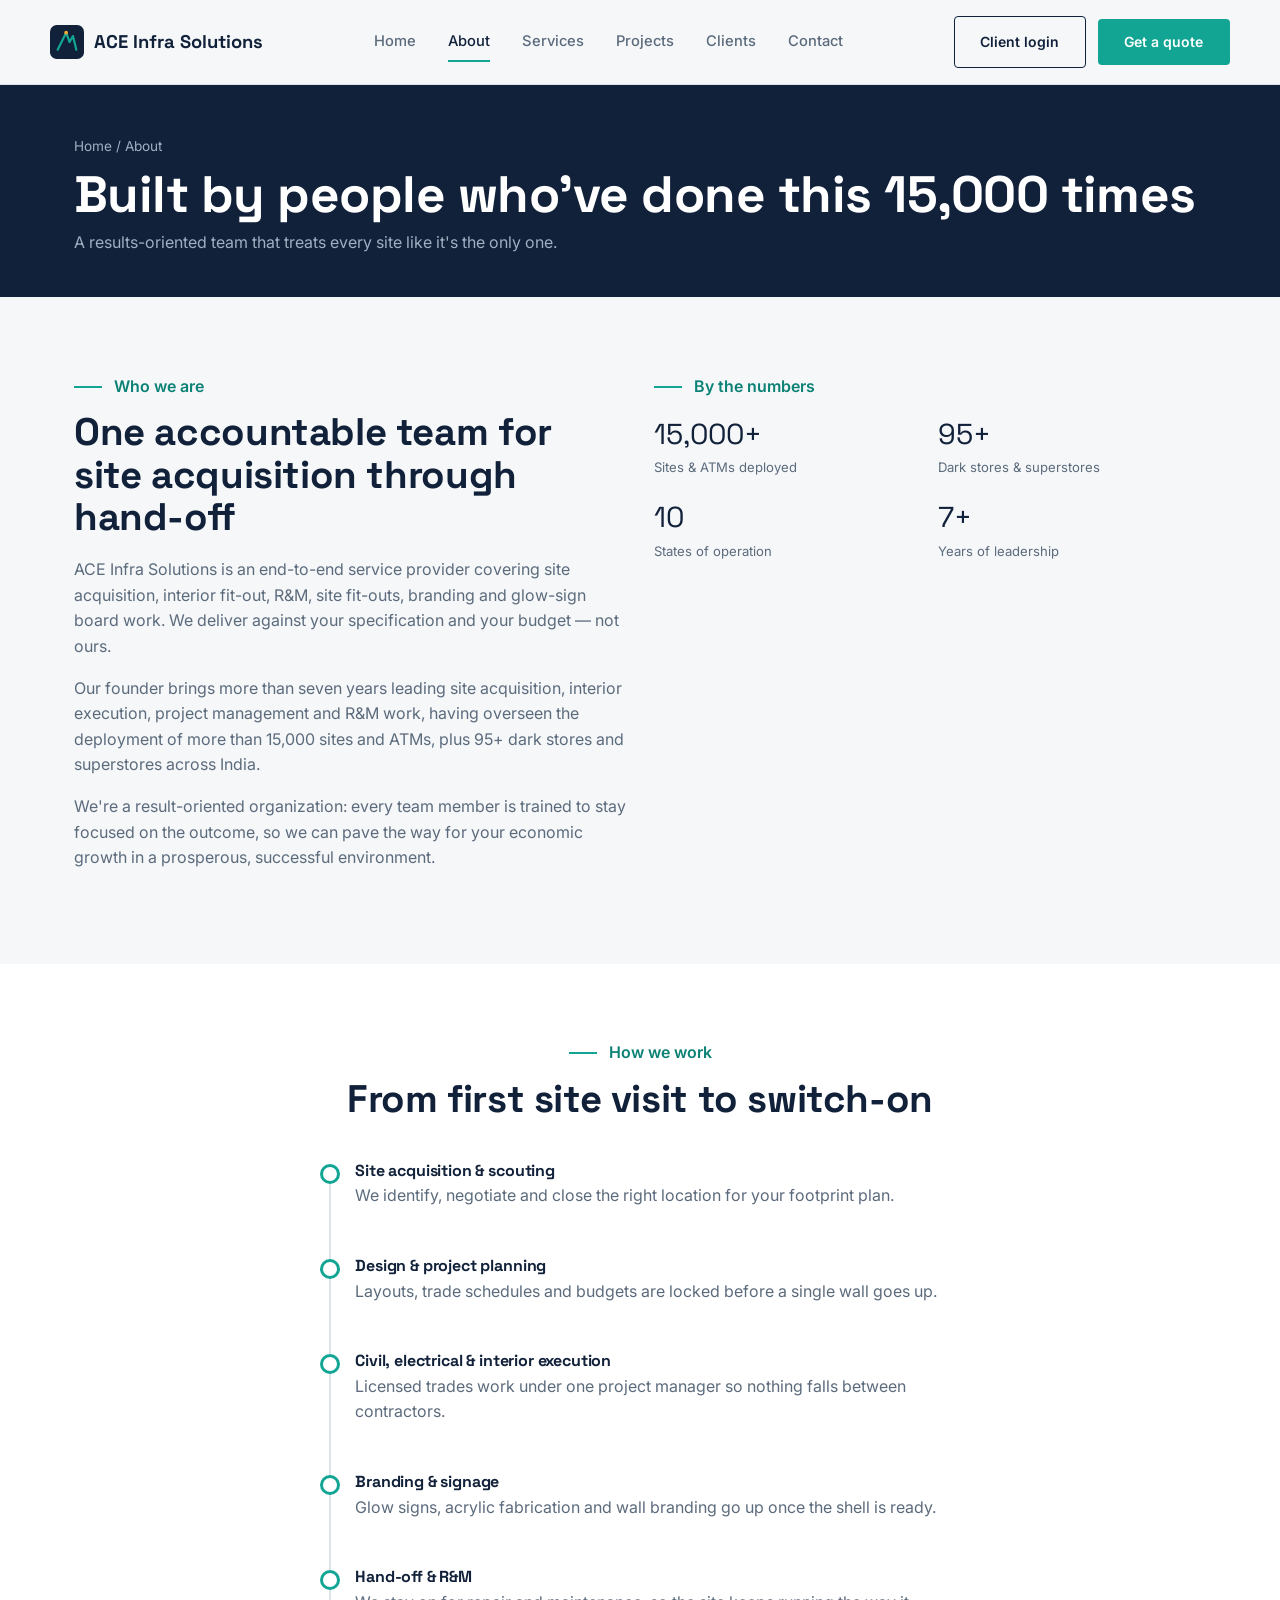
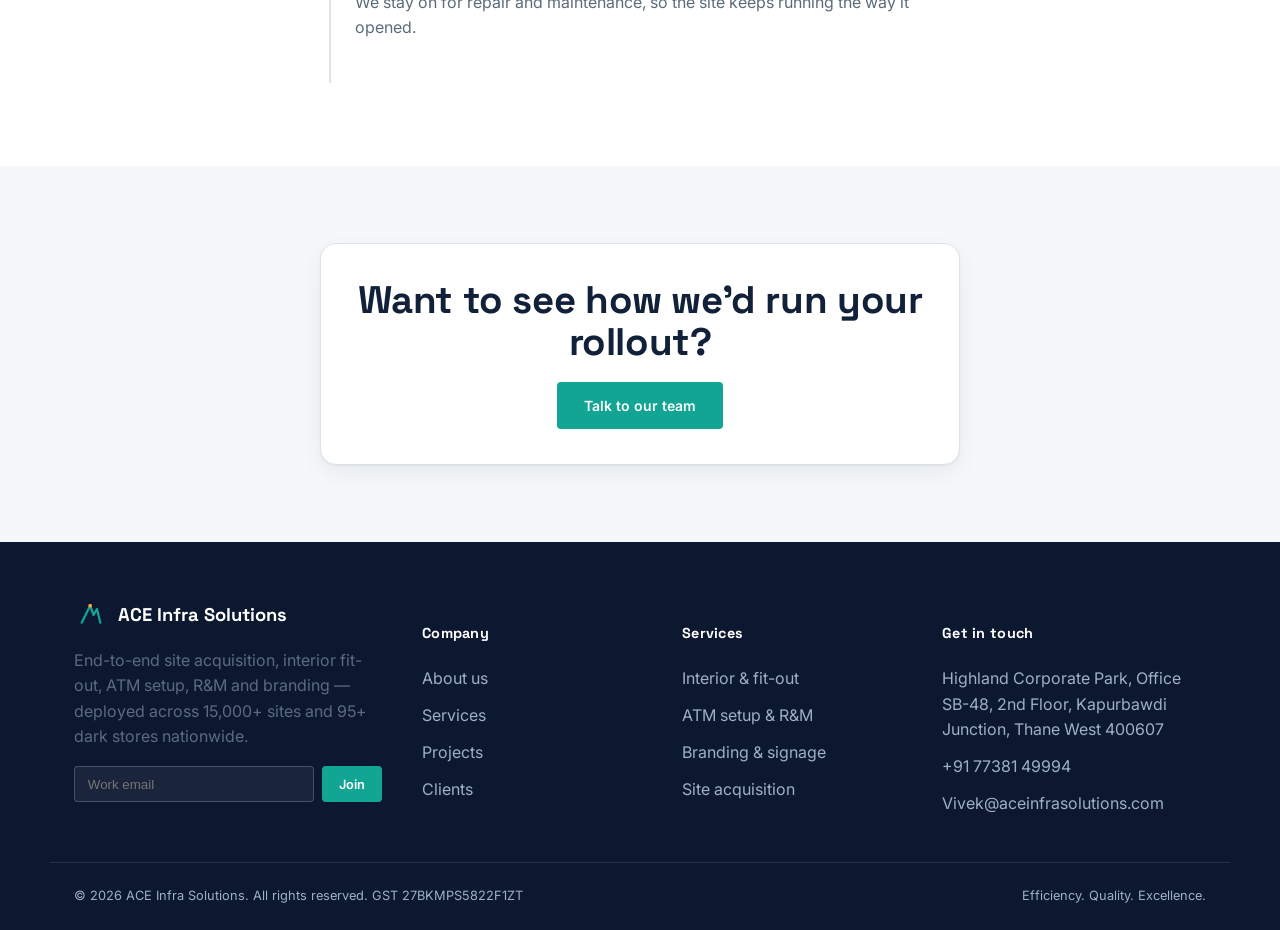
==== about.html @ e37da21c "first commit" ====
<!DOCTYPE html>
<html lang="en">
<head>
<meta charset="UTF-8">
<meta name="viewport" content="width=device-width, initial-scale=1">
<title>About Us — ACE Infra Solutions</title>
<meta name="description" content="7+ years deploying site infrastructure across India — 15,000+ sites, 95+ dark stores, one accountable team.">
<link rel="preconnect" href="https://fonts.googleapis.com">
<link href="https://fonts.googleapis.com/css2?family=Space+Grotesk:wght@500;600;700&family=Inter:wght@400;500;600;700&display=swap" rel="stylesheet">
<link rel="stylesheet" href="css/style.css">
</head>
<body>

<header class="site-header">
  <div class="container nav">
    <a href="index.html" class="brand">
      <svg class="mark" viewBox="0 0 40 40" fill="none"><rect width="40" height="40" rx="8" fill="#12213A"/><path d="M9 29L19 9L23 20L27 13L31 29" stroke="#12A594" stroke-width="2.6" stroke-linecap="round" stroke-linejoin="round"/><circle cx="19" cy="9" r="2.2" fill="#F2A93B"/></svg>
      ACE Infra Solutions
    </a>
    <nav class="nav-links" id="nav-links">
      <a href="index.html">Home</a>
      <a href="about.html" class="active">About</a>
      <a href="services.html">Services</a>
      <a href="projects.html">Projects</a>
      <a href="clients.html">Clients</a>
      <a href="contact.html">Contact</a>
    </nav>
    <div class="nav-cta">
      <a href="login.html" class="btn btn-outline" data-auth-link>Client login</a>
      <button class="btn btn-primary" data-open-modal="modal-quote">Get a quote</button>
      <button class="nav-toggle" id="nav-toggle" aria-label="Menu"><span></span><span></span><span></span></button>
    </div>
  </div>
</header>

<section class="page-head">
  <div class="container">
    <div class="crumb"><a href="index.html">Home</a> / About</div>
    <h1>Built by people who've done this 15,000 times</h1>
    <p>A results-oriented team that treats every site like it's the only one.</p>
  </div>
</section>

<section class="section">
  <div class="container grid grid-2">
    <div class="reveal">
      <div class="eyebrow-line">Who we are</div>
      <h2>One accountable team for site acquisition through hand-off</h2>
      <p>ACE Infra Solutions is an end-to-end service provider covering site acquisition, interior fit-out, R&amp;M, site fit-outs, branding and glow-sign board work. We deliver against your specification and your budget — not ours.</p>
      <p>Our founder brings more than seven years leading site acquisition, interior execution, project management and R&amp;M work, having overseen the deployment of more than 15,000 sites and ATMs, plus 95+ dark stores and superstores across India.</p>
      <p>We're a result-oriented organization: every team member is trained to stay focused on the outcome, so we can pave the way for your economic growth in a prosperous, successful environment.</p>
    </div>
    <div class="reveal">
      <div class="panel" style="margin-bottom:1.2rem">
        <div class="eyebrow-line">By the numbers</div>
        <div class="grid grid-2" style="gap:1rem">
          <div><div style="font-family:var(--font-display);font-size:1.8rem;color:var(--color-primary)">15,000+</div><div class="muted" style="font-size:.82rem">Sites &amp; ATMs deployed</div></div>
          <div><div style="font-family:var(--font-display);font-size:1.8rem;color:var(--color-primary)">95+</div><div class="muted" style="font-size:.82rem">Dark stores &amp; superstores</div></div>
          <div><div style="font-family:var(--font-display);font-size:1.8rem;color:var(--color-primary)">10</div><div class="muted" style="font-size:.82rem">States of operation</div></div>
          <div><div style="font-family:var(--font-display);font-size:1.8rem;color:var(--color-primary)">7+</div><div class="muted" style="font-size:.82rem">Years of leadership</div></div>
        </div>
      </div>
    </div>
  </div>
</section>

<section class="section section-alt">
  <div class="container">
    <div class="section-head center">
      <div class="eyebrow-line" style="justify-content:center">How we work</div>
      <h2>From first site visit to switch-on</h2>
    </div>
    <div class="timeline reveal" style="max-width:640px;margin:0 auto">
      <div class="timeline-item"><h4>Site acquisition &amp; scouting</h4><p>We identify, negotiate and close the right location for your footprint plan.</p></div>
      <div class="timeline-item"><h4>Design &amp; project planning</h4><p>Layouts, trade schedules and budgets are locked before a single wall goes up.</p></div>
      <div class="timeline-item"><h4>Civil, electrical &amp; interior execution</h4><p>Licensed trades work under one project manager so nothing falls between contractors.</p></div>
      <div class="timeline-item"><h4>Branding &amp; signage</h4><p>Glow signs, acrylic fabrication and wall branding go up once the shell is ready.</p></div>
      <div class="timeline-item"><h4>Hand-off &amp; R&amp;M</h4><p>We stay on for repair and maintenance, so the site keeps running the way it opened.</p></div>
    </div>
  </div>
</section>

<section class="section">
  <div class="container form-card center" style="max-width:640px">
    <h2>Want to see how we'd run your rollout?</h2>
    <button class="btn btn-primary" data-open-modal="modal-quote">Talk to our team</button>
  </div>
</section>

<footer class="site-footer">
  <div class="container footer-grid">
    <div>
      <div class="brand" style="color:#fff;margin-bottom:1rem">
        <svg class="mark" viewBox="0 0 40 40" fill="none"><rect width="40" height="40" rx="8" fill="#0C1830"/><path d="M9 29L19 9L23 20L27 13L31 29" stroke="#12A594" stroke-width="2.6" stroke-linecap="round" stroke-linejoin="round"/><circle cx="19" cy="9" r="2.2" fill="#F2A93B"/></svg>
        ACE Infra Solutions
      </div>
      <p style="max-width:32ch">End-to-end site acquisition, interior fit-out, ATM setup, R&amp;M and branding — deployed across 15,000+ sites and 95+ dark stores nationwide.</p>
      <form id="newsletter-form" style="display:flex;gap:.5rem;margin-top:1rem;max-width:340px">
        <input type="email" required placeholder="Work email" style="flex:1;padding:.6rem .8rem;border-radius:4px;border:1px solid rgba(255,255,255,.2);background:rgba(255,255,255,.06);color:#fff">
        <button class="btn btn-primary btn-sm" type="submit">Join</button>
      </form>
    </div>
    <div><h5>Company</h5><ul><li><a href="about.html">About us</a></li><li><a href="services.html">Services</a></li><li><a href="projects.html">Projects</a></li><li><a href="clients.html">Clients</a></li></ul></div>
    <div><h5>Services</h5><ul><li><a href="services.html#interior">Interior &amp; fit-out</a></li><li><a href="services.html#atm">ATM setup &amp; R&amp;M</a></li><li><a href="services.html#branding">Branding &amp; signage</a></li><li><a href="services.html#acquisition">Site acquisition</a></li></ul></div>
    <div><h5>Get in touch</h5><ul><li>Highland Corporate Park, Office SB-48, 2nd Floor, Kapurbawdi Junction, Thane West 400607</li><li>+91 77381 49994</li><li>Vivek@aceinfrasolutions.com</li></ul></div>
  </div>
  <div class="container footer-bottom">
    <span>&copy; <span data-year></span> ACE Infra Solutions. All rights reserved. GST 27BKMPS5822F1ZT</span>
    <span>Efficiency. Quality. Excellence.</span>
  </div>
</footer>

<div class="modal-overlay" id="modal-quote">
  <div class="modal" role="dialog" aria-modal="true" aria-labelledby="quote-title">
    <button class="modal-close" data-close-modal aria-label="Close">&times;</button>
    <h3 id="quote-title">Request a project quote</h3>
    <p class="modal-sub">Tell us about the site and we'll respond within 24 hours.</p>
    <form data-quote-form>
      <div class="form-row">
        <div class="form-field"><label>Full name</label><input name="name" required></div>
        <div class="form-field"><label>Company</label><input name="company"></div>
      </div>
      <div class="form-row">
        <div class="form-field"><label>Service needed</label>
          <select name="service">
            <option>Interior Work</option><option>ATM Setup &amp; R&amp;M</option><option>Site Acquisition</option>
            <option>Branding &amp; Glow Sign</option><option>Cloud Kitchen Fit-out</option><option>Electrical / Plumbing / Civil</option>
          </select>
        </div>
        <div class="form-field"><label>City</label><input name="city" required></div>
      </div>
      <div class="form-field"><label>Project details</label><textarea name="message" rows="3"></textarea></div>
      <button class="btn btn-primary btn-block" type="submit">Submit request</button>
    </form>
  </div>
</div>

<script src="js/main.js"></script>
</body>
</html>
---- css/style.css ----
/* ============================================================
   ACE INFRA SOLUTIONS — Design Tokens
   Change --logo-primary / --logo-accent-1 / --logo-accent-2 to
   re-theme the entire site from a new logo's colors.
   ============================================================ */
:root {
  /* ---- Brand tokens (edit these 3 to re-skin from a new logo) ---- */
  --logo-primary: #12213a; /* deep navy   – from ACE logo mark   */
  --logo-accent-1: #12a594; /* teal        – site/report slides   */
  --logo-accent-2: #f2a93b; /* amber       – call-outs, warnings  */

  /* ---- Derived surface / text scale (rarely need editing) ---- */
  --color-primary: var(--logo-primary);
  --color-primary-700: #0c1830;
  --color-primary-500: #1f3a5c;
  --color-primary-300: #3e5a80;
  --color-accent: var(--logo-accent-1);
  --color-accent-600: #0c8175;
  --color-accent-100: #e3f5f2;
  --color-warn: var(--logo-accent-2);
  --color-warn-100: #fdf0dc;

  --color-bg: #f5f7f9;
  --color-surface: #ffffff;
  --color-surface-alt: #eef2f5;
  --color-border: #dde4e9;
  --color-text: #12213a;
  --color-text-muted: #5c6b7c;
  --color-text-on-dark: #f5f7f9;
  --color-text-on-dark-muted: #9fb0c2;

  --color-success: #1c9a6c;
  --color-danger: #d8534a;

  /* ---- Type ---- */
  --font-display: "Space Grotesk", "Inter", sans-serif;
  --font-body: "Inter", sans-serif;
  --font-mono: "JetBrains Mono", monospace;

  /* ---- Scale ---- */
  --step--1: 0.875rem;
  --step-0: 1rem;
  --step-1: 1.25rem;
  --step-2: 1.75rem;
  --step-3: 2.5rem;
  --step-4: 3.5rem;
  --step-5: 4.75rem;

  --radius-s: 4px;
  --radius-m: 8px;
  --radius-l: 16px;

  --shadow-card:
    0 1px 2px rgba(18, 33, 58, 0.06), 0 8px 24px rgba(18, 33, 58, 0.06);
  --shadow-pop: 0 20px 60px rgba(12, 24, 48, 0.25);

  --container: 1180px;
  --ease: cubic-bezier(0.4, 0, 0.2, 1);
}

@media (prefers-reduced-motion: reduce) {
  * {
    animation-duration: 0.001ms !important;
    animation-iteration-count: 1 !important;
    transition-duration: 0.001ms !important;
    scroll-behavior: auto !important;
  }
}

*,
*::before,
*::after {
  box-sizing: border-box;
}
html {
  scroll-behavior: smooth;
}
body {
  margin: 0;
  font-family: var(--font-body);
  color: var(--color-text);
  background: var(--color-bg);
  line-height: 1.6;
  -webkit-font-smoothing: antialiased;
}
h1,
h2,
h3,
h4 {
  font-family: var(--font-display);
  color: var(--color-primary);
  line-height: 1.1;
  margin: 0 0 0.5em;
  letter-spacing: -0.01em;
}
h1 {
  font-size: clamp(2.2rem, 4vw, var(--step-5));
}
h2 {
  font-size: clamp(1.7rem, 3vw, var(--step-3));
}
h3 {
  font-size: var(--step-2);
}
p {
  margin: 0 0 1em;
  color: var(--color-text-muted);
  max-width: 65ch;
}
a {
  color: inherit;
  text-decoration: none;
}
img,
svg {
  max-width: 100%;
  display: block;
}
ul {
  padding: 0;
  margin: 0;
  list-style: none;
}
button {
  font-family: inherit;
  cursor: pointer;
}
:focus-visible {
  outline: 3px solid var(--color-accent);
  outline-offset: 2px;
}

.container {
  max-width: var(--container);
  margin: 0 auto;
  padding: 0 1.5rem;
}
.section {
  padding: clamp(3rem, 6vw, 6rem) 0;
}
.section-alt {
  background: var(--color-surface);
}
.eyebrow-line {
  display: flex;
  align-items: center;
  gap: 0.75rem;
  color: var(--color-accent-600);
  font-weight: 600;
  margin-bottom: 0.75rem;
}
.eyebrow-line::before {
  content: "";
  width: 28px;
  height: 2px;
  background: var(--color-accent);
}

.btn {
  display: inline-flex;
  align-items: center;
  justify-content: center;
  gap: 0.5rem;
  padding: 0.85rem 1.6rem;
  border-radius: var(--radius-s);
  font-weight: 600;
  border: 1px solid transparent;
  transition:
    transform 0.18s var(--ease),
    background 0.18s var(--ease),
    border-color 0.18s var(--ease);
  font-size: var(--step--1);
}
.btn:hover {
  transform: translateY(-2px);
}
.btn-primary {
  background: var(--color-accent);
  color: #fff;
}
.btn-primary:hover {
  background: var(--color-accent-600);
}
.btn-outline {
  background: transparent;
  border-color: currentColor;
  color: var(--color-primary);
}
.btn-outline.on-dark {
  color: #fff;
}
.btn-ghost {
  background: rgba(255, 255, 255, 0.08);
  color: #fff;
  border-color: rgba(255, 255, 255, 0.35);
}
.btn-block {
  width: 100%;
}
.btn-sm {
  padding: 0.55rem 1rem;
  font-size: 0.8rem;
}
.btn-danger {
  background: var(--color-danger);
  color: #fff;
}

/* ---------------- Header ---------------- */
.site-header {
  position: sticky;
  top: 0;
  z-index: 200;
  background: rgba(245, 247, 249, 0.85);
  backdrop-filter: blur(10px);
  border-bottom: 1px solid var(--color-border);
}
.nav {
  display: flex;
  align-items: center;
  justify-content: space-between;
  padding: 1rem 0;
}
.brand {
  display: flex;
  align-items: center;
  gap: 0.6rem;
  font-family: var(--font-display);
  font-weight: 700;
  font-size: 1.15rem;
  color: var(--color-primary);
}
.brand .mark {
  width: 34px;
  height: 34px;
}
.nav-links {
  display: flex;
  gap: 2rem;
  align-items: center;
}
.nav-links a {
  font-weight: 500;
  font-size: 0.92rem;
  color: var(--color-text-muted);
  position: relative;
  padding: 0.3rem 0;
}
.nav-links a:hover,
.nav-links a.active {
  color: var(--color-primary);
}
.nav-links a.active::after {
  content: "";
  position: absolute;
  left: 0;
  right: 0;
  bottom: -4px;
  height: 2px;
  background: var(--color-accent);
}
.nav-cta {
  display: flex;
  gap: 0.75rem;
  align-items: center;
}
.nav-toggle {
  display: none;
  background: none;
  border: none;
  width: 40px;
  height: 40px;
  position: relative;
}
.nav-toggle span {
  position: absolute;
  left: 8px;
  right: 8px;
  height: 2px;
  background: var(--color-primary);
  transition:
    transform 0.25s var(--ease),
    opacity 0.25s var(--ease);
}
.nav-toggle span:nth-child(1) {
  top: 13px;
}
.nav-toggle span:nth-child(2) {
  top: 19px;
}
.nav-toggle span:nth-child(3) {
  top: 25px;
}
.nav-toggle.open span:nth-child(1) {
  transform: translateY(6px) rotate(45deg);
}
.nav-toggle.open span:nth-child(2) {
  opacity: 0;
}
.nav-toggle.open span:nth-child(3) {
  transform: translateY(-6px) rotate(-45deg);
}

@media (max-width: 900px) {
  .nav-links {
    position: fixed;
    inset: 68px 0 0 0;
    background: var(--color-primary);
    flex-direction: column;
    justify-content: flex-start;
    padding: 2rem 1.5rem;
    gap: 1.5rem;
    transform: translateX(100%);
    transition: transform 0.35s var(--ease);
  }
  .nav-links.open {
    transform: translateX(0);
  }
  .nav-links a {
    color: var(--color-text-on-dark-muted);
    font-size: 1.1rem;
  }
  .nav-links a:hover,
  .nav-links a.active {
    color: #fff;
  }
  .nav-toggle {
    display: block;
  }
  .nav-cta .btn-outline {
    display: none;
  }
}

/* ---------------- Hero ---------------- */
.hero {
  position: relative;
  overflow: hidden;
  background: var(--color-primary);
  color: #fff;
  padding: clamp(4rem, 10vw, 7rem) 0 clamp(3rem, 6vw, 5rem);
}
.hero-grid {
  display: grid;
  grid-template-columns: 1.1fr 0.9fr;
  gap: 3rem;
  align-items: center;
}
.hero h1 {
  color: #fff;
}
.hero p.lead {
  color: var(--color-text-on-dark-muted);
  font-size: 1.15rem;
  max-width: 46ch;
}
.hero-actions {
  display: flex;
  gap: 1rem;
  margin-top: 2rem;
  flex-wrap: wrap;
}
.blueprint-lines {
  position: absolute;
  inset: 0;
  opacity: 0.18;
  pointer-events: none;
}
.hero-stats {
  display: flex;
  gap: 2.2rem;
  margin-top: 3rem;
  flex-wrap: wrap;
}
.hero-stat .num {
  font-family: var(--font-display);
  font-size: 2.1rem;
  font-weight: 700;
  color: var(--color-accent);
}
.hero-stat .num .plus {
  color: var(--color-warn);
}
.hero-stat .lbl {
  color: var(--color-text-on-dark-muted);
  font-size: 0.85rem;
}
.hero-visual {
  position: relative;
}
.hero-card {
  background: rgba(255, 255, 255, 0.06);
  border: 1px solid rgba(255, 255, 255, 0.15);
  border-radius: var(--radius-l);
  padding: 1.75rem;
  backdrop-filter: blur(6px);
}
.hero-card + .hero-card {
  margin-top: 1rem;
  transform: translateX(1.5rem);
}

@media (max-width: 900px) {
  .hero-grid {
    grid-template-columns: 1fr;
  }
  .hero-card + .hero-card {
    transform: none;
  }
}

/* ---------------- Cards / grids ---------------- */
.grid {
  display: grid;
  gap: 1.75rem;
}
.grid-3 {
  grid-template-columns: repeat(3, 1fr);
}
.grid-4 {
  grid-template-columns: repeat(4, 1fr);
}
.grid-2 {
  grid-template-columns: repeat(2, 1fr);
}
@media (max-width: 900px) {
  .grid-3,
  .grid-4 {
    grid-template-columns: repeat(2, 1fr);
  }
}
@media (max-width: 600px) {
  .grid-3,
  .grid-4,
  .grid-2 {
    grid-template-columns: 1fr;
  }
}

.service-card {
  background: var(--color-surface);
  border: 1px solid var(--color-border);
  border-radius: var(--radius-m);
  padding: 1.9rem;
  transition:
    border-color 0.2s var(--ease),
    transform 0.2s var(--ease);
}
.service-card:hover {
  border-color: var(--color-accent);
  transform: translateY(-4px);
}
.service-card .icon {
  width: 44px;
  height: 44px;
  color: var(--color-accent);
  margin-bottom: 1rem;
}
.service-card h3 {
  font-size: 1.15rem;
  margin-bottom: 0.4rem;
}
.service-card p {
  font-size: 0.92rem;
  margin: 0;
}

.stat-strip {
  background: var(--color-primary-700);
  color: #fff;
}
.stat-strip .grid-4 {
  text-align: center;
}
.stat-strip .num {
  font-family: var(--font-display);
  font-size: 2.4rem;
  font-weight: 700;
  color: var(--color-accent);
}
.stat-strip .lbl {
  color: var(--color-text-on-dark-muted);
  font-size: 0.85rem;
  margin-top: 0.3rem;
}

.region-card {
  background: var(--color-surface);
  border: 1px solid var(--color-border);
  border-radius: var(--radius-m);
  padding: 1.5rem;
}
.region-card h4 {
  font-family: var(--font-display);
  color: var(--color-primary);
  margin-bottom: 0.6rem;
  font-size: 1rem;
  display: flex;
  align-items: center;
  gap: 0.5rem;
}
.region-card ul li {
  color: var(--color-text-muted);
  font-size: 0.9rem;
  padding: 0.25rem 0;
  border-top: 1px dashed var(--color-border);
}
.region-card ul li:first-child {
  border-top: none;
}

.timeline {
  position: relative;
  padding-left: 2.2rem;
}
.timeline::before {
  content: "";
  position: absolute;
  left: 9px;
  top: 6px;
  bottom: 6px;
  width: 2px;
  background: var(--color-border);
}
.timeline-item {
  position: relative;
  padding-bottom: 2rem;
}
.timeline-item::before {
  content: "";
  position: absolute;
  left: -2.2rem;
  top: 2px;
  width: 20px;
  height: 20px;
  border-radius: 50%;
  background: var(--color-surface);
  border: 3px solid var(--color-accent);
}
.timeline-item h4 {
  margin-bottom: 0.25rem;
  font-family: var(--font-display);
  color: var(--color-primary);
}

.project-card {
  background: var(--color-surface);
  border: 1px solid var(--color-border);
  border-radius: var(--radius-m);
  overflow: hidden;
  cursor: pointer;
  transition:
    transform 0.2s var(--ease),
    box-shadow 0.2s var(--ease);
}
.project-card:hover {
  transform: translateY(-5px);
  box-shadow: var(--shadow-card);
}
.project-thumb {
  height: 170px;
  display: flex;
  align-items: center;
  justify-content: center;
  color: #fff;
  position: relative;
  overflow: hidden;
}
.project-thumb svg {
  width: 56px;
  height: 56px;
  opacity: 0.9;
}
.project-thumb::after {
  content: "";
  position: absolute;
  inset: 0;
  background: repeating-linear-gradient(
    45deg,
    rgba(255, 255, 255, 0.06) 0 2px,
    transparent 2px 14px
  );
}
.project-body {
  padding: 1.2rem 1.4rem 1.4rem;
}
.project-tag {
  display: inline-block;
  font-size: 0.72rem;
  font-weight: 700;
  letter-spacing: 0.02em;
  color: var(--color-accent-600);
  background: var(--color-accent-100);
  padding: 0.2rem 0.55rem;
  border-radius: 100px;
  margin-bottom: 0.6rem;
}
.project-body h4 {
  font-family: var(--font-display);
  font-size: 1.05rem;
  margin-bottom: 0.3rem;
  color: var(--color-primary);
}
.project-body p {
  font-size: 0.88rem;
  margin: 0;
}

.client-strip {
  display: flex;
  flex-wrap: wrap;
  gap: 1rem 2.5rem;
  align-items: center;
  justify-content: center;
}
.client-logo {
  font-family: var(--font-display);
  font-weight: 700;
  color: var(--color-primary-300);
  font-size: 1.1rem;
  opacity: 0.8;
}

.testimonial {
  background: var(--color-surface);
  border-left: 3px solid var(--color-accent);
  border-radius: var(--radius-m);
  padding: 1.6rem;
}
.testimonial p {
  font-style: italic;
  color: var(--color-text);
}
.testimonial .who {
  font-weight: 600;
  color: var(--color-primary);
  font-size: 0.9rem;
}

/* ---------------- Forms ---------------- */
.form-field {
  margin-bottom: 1.1rem;
  text-align: left;
}
.form-field label {
  display: block;
  font-size: 0.85rem;
  font-weight: 600;
  margin-bottom: 0.4rem;
  color: var(--color-primary);
}
.form-field input,
.form-field select,
.form-field textarea {
  width: 100%;
  padding: 0.75rem 0.9rem;
  border-radius: var(--radius-s);
  border: 1px solid var(--color-border);
  font-family: inherit;
  font-size: 0.95rem;
  background: var(--color-surface);
  color: var(--color-text);
  transition:
    border-color 0.15s var(--ease),
    box-shadow 0.15s var(--ease);
}
.form-field input:focus,
.form-field select:focus,
.form-field textarea:focus {
  border-color: var(--color-accent);
  box-shadow: 0 0 0 3px var(--color-accent-100);
  outline: none;
}
.form-field .hint {
  font-size: 0.75rem;
  color: var(--color-text-muted);
  margin-top: 0.3rem;
}
.form-row {
  display: grid;
  grid-template-columns: 1fr 1fr;
  gap: 1rem;
}
@media (max-width: 600px) {
  .form-row {
    grid-template-columns: 1fr;
  }
}
.form-card {
  background: var(--color-surface);
  border: 1px solid var(--color-border);
  border-radius: var(--radius-l);
  padding: 2.2rem;
  box-shadow: var(--shadow-card);
}

/* ---------------- Footer ---------------- */
.site-footer {
  background: var(--color-primary-700);
  color: var(--color-text-on-dark-muted);
  padding: 3.5rem 0 1.5rem;
}
.footer-grid {
  display: grid;
  grid-template-columns: 1.4fr 1fr 1fr 1.2fr;
  gap: 2.5rem;
}
.footer-grid h5 {
  color: #fff;
  font-family: var(--font-display);
  font-size: 0.9rem;
  margin-bottom: 1rem;
  letter-spacing: 0.02em;
}
.footer-grid ul li {
  padding: 0.35rem 0;
}
.footer-grid ul li a:hover {
  color: #fff;
}
.footer-bottom {
  border-top: 1px solid rgba(255, 255, 255, 0.1);
  margin-top: 2.5rem;
  padding-top: 1.4rem;
  display: flex;
  justify-content: space-between;
  flex-wrap: wrap;
  gap: 1rem;
  font-size: 0.8rem;
}
@media (max-width: 800px) {
  .footer-grid {
    grid-template-columns: 1fr 1fr;
  }
}

/* ---------------- Modal / popups ---------------- */
.modal-overlay {
  position: fixed;
  inset: 0;
  background: rgba(12, 24, 48, 0.55);
  backdrop-filter: blur(3px);
  display: flex;
  align-items: center;
  justify-content: center;
  z-index: 1000;
  opacity: 0;
  pointer-events: none;
  transition: opacity 0.25s var(--ease);
  padding: 1.5rem;
}
.modal-overlay.open {
  opacity: 1;
  pointer-events: auto;
}
.modal {
  background: var(--color-surface);
  border-radius: var(--radius-l);
  max-width: 480px;
  width: 100%;
  padding: 2.2rem;
  position: relative;
  transform: translateY(16px) scale(0.98);
  transition: transform 0.3s var(--ease);
  box-shadow: var(--shadow-pop);
  max-height: 90vh;
  overflow-y: auto;
}
.modal-overlay.open .modal {
  transform: translateY(0) scale(1);
}
.modal-close {
  position: absolute;
  top: 1rem;
  right: 1rem;
  background: none;
  border: none;
  width: 32px;
  height: 32px;
  color: var(--color-text-muted);
}
.modal h3 {
  margin-bottom: 0.3rem;
}
.modal .modal-sub {
  color: var(--color-text-muted);
  font-size: 0.9rem;
  margin-bottom: 1.4rem;
}

.toast-wrap {
  position: fixed;
  top: 1.5rem;
  right: 1.5rem;
  z-index: 1100;
  display: flex;
  flex-direction: column;
  gap: 0.6rem;
}
.toast {
  background: var(--color-primary);
  color: #fff;
  padding: 0.9rem 1.2rem;
  border-radius: var(--radius-s);
  font-size: 0.88rem;
  box-shadow: var(--shadow-pop);
  display: flex;
  align-items: center;
  gap: 0.6rem;
  transform: translateX(120%);
  transition: transform 0.35s var(--ease);
  border-left: 3px solid var(--color-accent);
}
.toast.show {
  transform: translateX(0);
}
.toast.success {
  border-left-color: var(--color-success);
}
.toast.error {
  border-left-color: var(--color-danger);
}

/* ---------------- Utility ---------------- */
.center {
  text-align: center;
  margin-left: auto;
  margin-right: auto;
}
.muted {
  color: var(--color-text-muted);
}
.mt-0 {
  margin-top: 0;
}
.mb-0 {
  margin-bottom: 0;
}
.section-head {
  max-width: 640px;
  margin-bottom: 2.6rem;
}
.section-head.center {
  margin-left: auto;
  margin-right: auto;
  text-align: center;
}
.reveal {
  opacity: 0;
  transform: translateY(18px);
  transition:
    opacity 0.6s var(--ease),
    transform 0.6s var(--ease);
}
.reveal.in {
  opacity: 1;
  transform: none;
}
.badge {
  display: inline-flex;
  align-items: center;
  gap: 0.4rem;
  background: var(--color-warn-100);
  color: #8a5a16;
  font-size: 0.78rem;
  font-weight: 600;
  padding: 0.3rem 0.7rem;
  border-radius: 100px;
}
hr.rule {
  border: none;
  border-top: 1px solid var(--color-border);
  margin: 2.5rem 0;
}

/* breadcrumb / page header used on inner pages */
.page-head {
  background: var(--color-primary);
  color: #fff;
  padding: 3.2rem 0 2.6rem;
}
.page-head .crumb {
  color: var(--color-text-on-dark-muted);
  font-size: 0.85rem;
  margin-bottom: 0.6rem;
}
.page-head .crumb a:hover {
  color: #fff;
}
.page-head h1 {
  color: #fff;
  margin-bottom: 0.4rem;
}
.page-head p {
  color: var(--color-text-on-dark-muted);
  margin: 0;
}
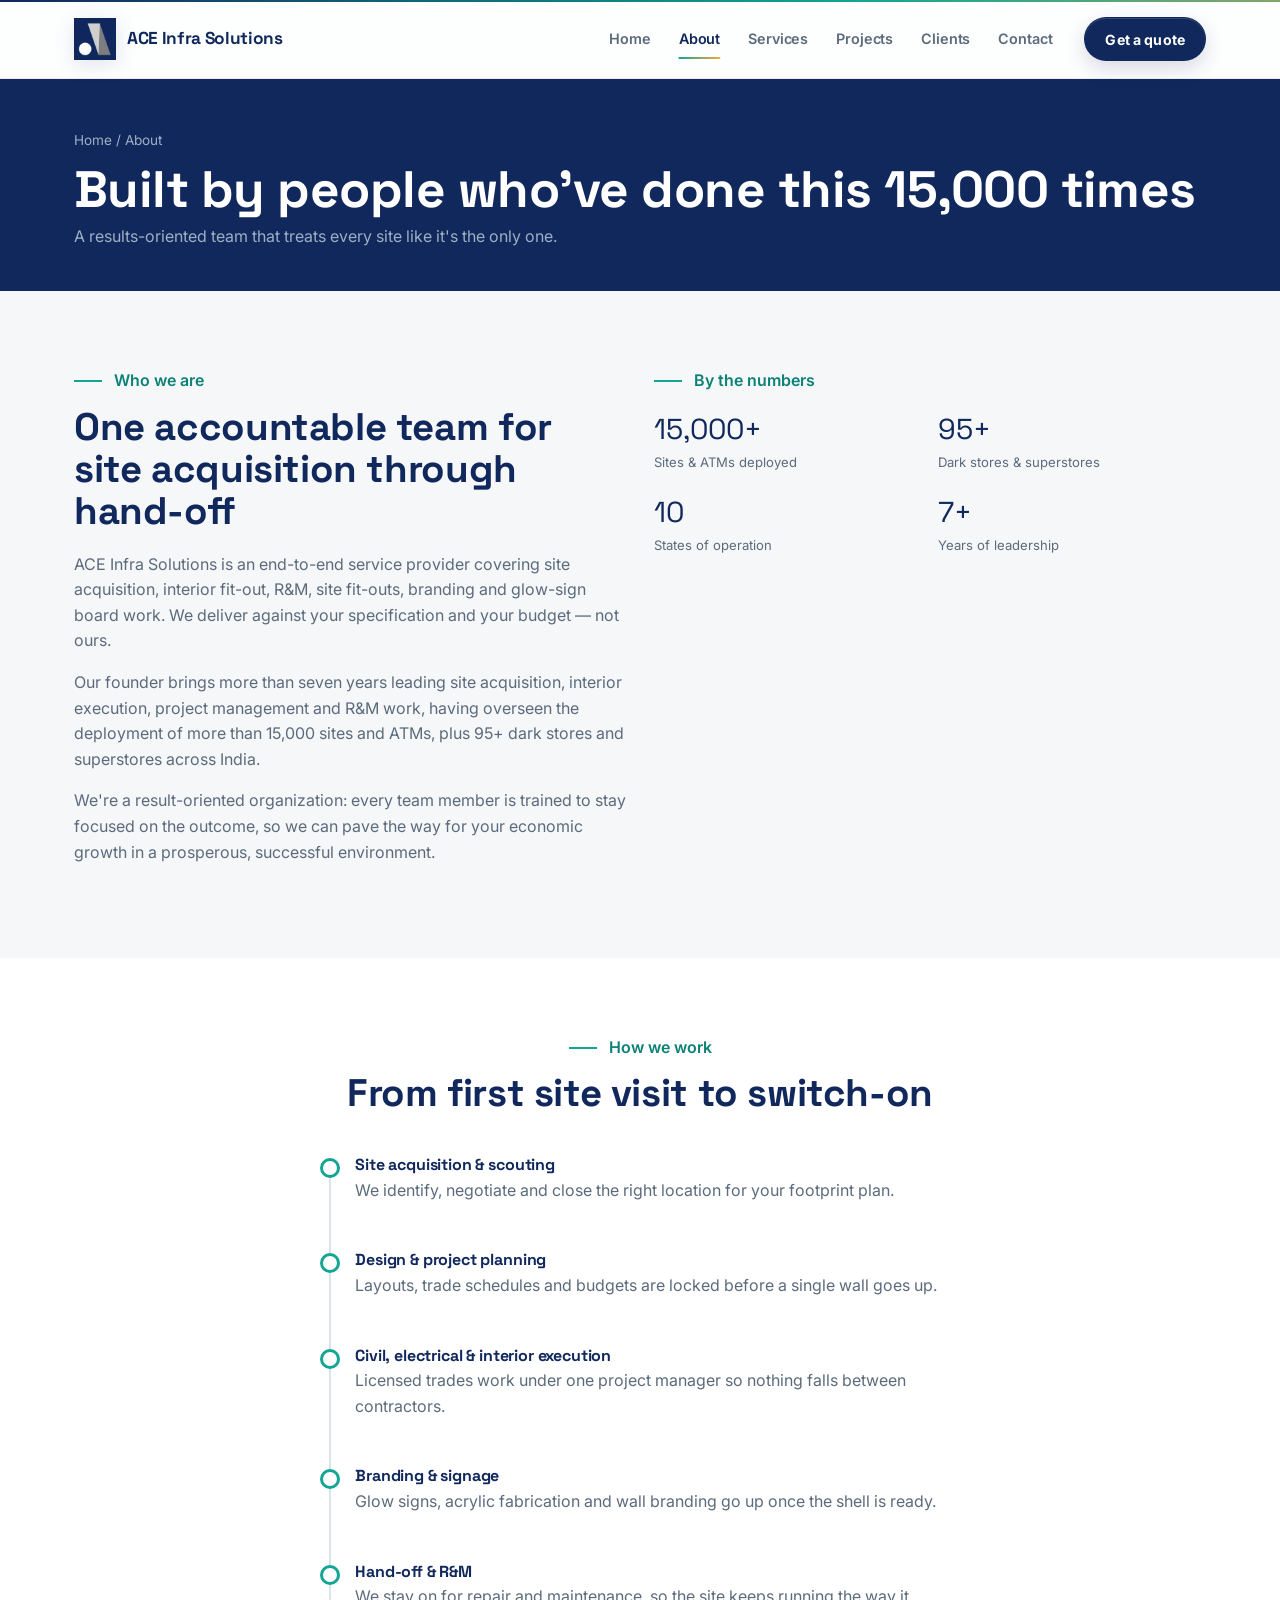
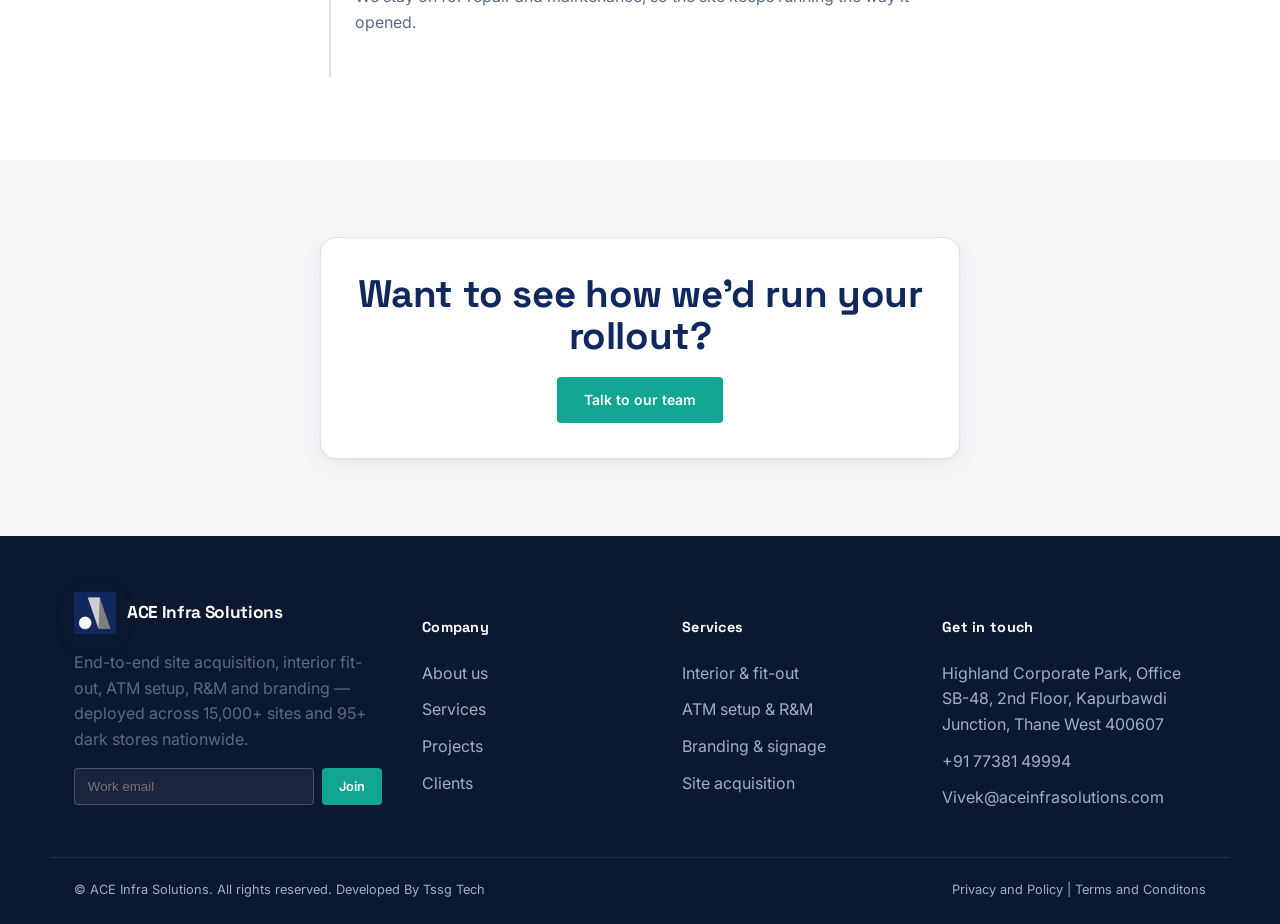
==== commit f5dc95f1: "updated file" ====
--- a/about.html
+++ b/about.html
@@ -14,7 +14,7 @@
 <header class="site-header">
   <div class="container nav">
     <a href="index.html" class="brand">
-      <svg class="mark" viewBox="0 0 40 40" fill="none"><rect width="40" height="40" rx="8" fill="#12213A"/><path d="M9 29L19 9L23 20L27 13L31 29" stroke="#12A594" stroke-width="2.6" stroke-linecap="round" stroke-linejoin="round"/><circle cx="19" cy="9" r="2.2" fill="#F2A93B"/></svg>
+      <img width="40" height="40" src="images/logo.png" alt="">
       ACE Infra Solutions
     </a>
     <nav class="nav-links" id="nav-links">
@@ -26,7 +26,7 @@
       <a href="contact.html">Contact</a>
     </nav>
     <div class="nav-cta">
-      <a href="login.html" class="btn btn-outline" data-auth-link>Client login</a>
+      <!-- <a href="login.html" class="btn btn-outline" data-auth-link>Client login</a> -->
       <button class="btn btn-primary" data-open-modal="modal-quote">Get a quote</button>
       <button class="nav-toggle" id="nav-toggle" aria-label="Menu"><span></span><span></span><span></span></button>
     </div>
@@ -91,7 +91,7 @@
   <div class="container footer-grid">
     <div>
       <div class="brand" style="color:#fff;margin-bottom:1rem">
-        <svg class="mark" viewBox="0 0 40 40" fill="none"><rect width="40" height="40" rx="8" fill="#0C1830"/><path d="M9 29L19 9L23 20L27 13L31 29" stroke="#12A594" stroke-width="2.6" stroke-linecap="round" stroke-linejoin="round"/><circle cx="19" cy="9" r="2.2" fill="#F2A93B"/></svg>
+        <img width="40" height="40" src="images/logo.png" alt="">
         ACE Infra Solutions
       </div>
       <p style="max-width:32ch">End-to-end site acquisition, interior fit-out, ATM setup, R&amp;M and branding — deployed across 15,000+ sites and 95+ dark stores nationwide.</p>
@@ -105,8 +105,8 @@
     <div><h5>Get in touch</h5><ul><li>Highland Corporate Park, Office SB-48, 2nd Floor, Kapurbawdi Junction, Thane West 400607</li><li>+91 77381 49994</li><li>Vivek@aceinfrasolutions.com</li></ul></div>
   </div>
   <div class="container footer-bottom">
-    <span>&copy; <span data-year></span> ACE Infra Solutions. All rights reserved. GST 27BKMPS5822F1ZT</span>
-    <span>Efficiency. Quality. Excellence.</span>
+    <span>&copy; <span data-year></span> ACE Infra Solutions. All rights reserved. Developed By <a href="https://tssgtech.com/">Tssg Tech</a></span>
+    <span><a href="privacy-policy.html">Privacy and Policy</a> | <a href="terms-conditions.html">Terms and Conditons</a></span>
   </div>
 </footer>
 
--- a/css/style.css
+++ b/css/style.css
@@ -5,7 +5,7 @@
    ============================================================ */
 :root {
   /* ---- Brand tokens (edit these 3 to re-skin from a new logo) ---- */
-  --logo-primary: #12213a; /* deep navy   – from ACE logo mark   */
+  --logo-primary: #11285D; /* deep navy   – from ACE logo mark   */
   --logo-accent-1: #12a594; /* teal        – site/report slides   */
   --logo-accent-2: #f2a93b; /* amber       – call-outs, warnings  */
 
@@ -206,129 +206,673 @@
   color: #fff;
 }
 
-/* ---------------- Header ---------------- */
+/* =========================================================
+   PREMIUM ACE INFRA HEADER
+========================================================= */
+
 .site-header {
   position: sticky;
   top: 0;
-  z-index: 200;
-  background: rgba(245, 247, 249, 0.85);
-  backdrop-filter: blur(10px);
-  border-bottom: 1px solid var(--color-border);
-}
+  z-index: 9999;
+  width: 100%;
+  background: rgba(255, 255, 255, 0.82);
+  border-bottom: 1px solid rgba(17, 40, 93, 0.08);
+  backdrop-filter: blur(18px);
+  -webkit-backdrop-filter: blur(18px);
+  transition:
+    background 0.3s var(--ease),
+    box-shadow 0.3s var(--ease),
+    border-color 0.3s var(--ease);
+
+
+}
+
+/* subtle premium top line */
+.site-header::before {
+  content: "";
+  position: absolute;
+  top: 0;
+  left: 0;
+  right: 0;
+  height: 2px;
+  background: linear-gradient(
+    90deg,
+    var(--logo-primary),
+    var(--logo-accent-1),
+    var(--logo-accent-2),
+    var(--logo-primary)
+  );
+  background-size: 200% 100%;
+  animation: headerGradient 8s linear infinite;
+}
+
+@keyframes headerGradient {
+  0% {
+    background-position: 0% 50%;
+  }
+
+  100% {
+    background-position: 200% 50%;
+  }
+}
+
+
+/* =========================================================
+   NAVIGATION WRAPPER
+========================================================= */
+
 .nav {
+  min-height: 78px;
   display: flex;
   align-items: center;
   justify-content: space-between;
-  padding: 1rem 0;
-}
+  gap: 1.5rem;
+}
+
+
+/* =========================================================
+   BRAND
+========================================================= */
+
 .brand {
+  position: relative;
+  display: inline-flex;
+  align-items: center;
+  gap: 0.7rem;
+
+  font-family: var(--font-display);
+  font-weight: 700;
+  font-size: 1.08rem;
+  letter-spacing: -0.02em;
+
+  color: var(--color-primary);
+  text-decoration: none;
+
+  white-space: nowrap;
+  z-index: 10001;
+
+  transition:
+    color 0.25s var(--ease),
+    transform 0.25s var(--ease);
+}
+
+.brand:hover {
+  color: var(--logo-accent-1);
+  transform: translateY(-1px);
+}
+
+
+/* Logo */
+
+.brand img,
+.brand .mark {
+  width: 42px;
+  height: 42px;
+  object-fit: contain;
+  flex-shrink: 0;
+
+  filter: drop-shadow(0 5px 10px rgba(17, 40, 93, 0.12));
+
+  transition:
+    transform 0.35s var(--ease),
+    filter 0.35s var(--ease);
+}
+
+.brand:hover img,
+.brand:hover .mark {
+  transform: rotate(-3deg) scale(1.05);
+  filter: drop-shadow(0 8px 16px rgba(17, 40, 93, 0.18));
+}
+
+
+/* =========================================================
+   NAV LINKS
+========================================================= */
+
+.nav-links {
   display: flex;
   align-items: center;
-  gap: 0.6rem;
-  font-family: var(--font-display);
-  font-weight: 700;
-  font-size: 1.15rem;
+  justify-content: center;
+  gap: clamp(1.1rem, 2.2vw, 2rem);
+
+  margin-left: auto;
+}
+
+.nav-links a {
+  position: relative;
+
+  display: inline-flex;
+  align-items: center;
+
+  padding: 0.5rem 0;
+
+  color: var(--color-text-muted);
+
+  font-family: var(--font-body);
+  font-size: 0.9rem;
+  font-weight: 600;
+  letter-spacing: -0.01em;
+
+  text-decoration: none;
+
+  transition:
+    color 0.25s var(--ease),
+    transform 0.25s var(--ease);
+}
+
+
+/* Hover */
+
+.nav-links a:hover {
   color: var(--color-primary);
-}
-.brand .mark {
-  width: 34px;
-  height: 34px;
-}
-.nav-links {
-  display: flex;
-  gap: 2rem;
-  align-items: center;
-}
-.nav-links a {
-  font-weight: 500;
-  font-size: 0.92rem;
-  color: var(--color-text-muted);
-  position: relative;
-  padding: 0.3rem 0;
-}
-.nav-links a:hover,
+  transform: translateY(-1px);
+}
+
+
+/* Animated underline */
+
+.nav-links a::after {
+  content: "";
+
+  position: absolute;
+  left: 50%;
+  bottom: 0;
+
+  width: 0;
+  height: 2px;
+
+  border-radius: 999px;
+
+  background: linear-gradient(
+    90deg,
+    var(--logo-accent-1),
+    var(--logo-accent-2)
+  );
+
+  transform: translateX(-50%);
+
+  transition:
+    width 0.3s var(--ease),
+    opacity 0.3s var(--ease);
+}
+
+.nav-links a:hover::after,
+.nav-links a.active::after {
+  width: 100%;
+}
+
+
+/* Active */
+
 .nav-links a.active {
   color: var(--color-primary);
 }
-.nav-links a.active::after {
-  content: "";
-  position: absolute;
-  left: 0;
-  right: 0;
-  bottom: -4px;
-  height: 2px;
-  background: var(--color-accent);
-}
+
+
+/* =========================================================
+   CTA AREA
+========================================================= */
+
 .nav-cta {
   display: flex;
-  gap: 0.75rem;
   align-items: center;
-}
+  justify-content: flex-end;
+  gap: 0.7rem;
+
+  margin-left: 0.5rem;
+}
+
+
+/* =========================================================
+   GET QUOTE BUTTON
+   Works with your existing .btn-primary
+========================================================= */
+
+.nav-cta .btn-primary {
+  position: relative;
+  isolation: isolate;
+
+  display: inline-flex;
+  align-items: center;
+  justify-content: center;
+
+  min-height: 44px;
+  padding: 0.7rem 1.25rem;
+
+  border: 1px solid rgba(17, 40, 93, 0.1);
+  border-radius: 999px;
+
+  background: var(--color-primary);
+  color: #fff;
+
+  font-family: var(--font-body);
+  font-size: 0.88rem;
+  font-weight: 700;
+  letter-spacing: 0.01em;
+
+  box-shadow:
+    0 8px 20px rgba(17, 40, 93, 0.16),
+    inset 0 1px 0 rgba(255, 255, 255, 0.14);
+
+  overflow: hidden;
+
+  transition:
+    transform 0.3s var(--ease),
+    box-shadow 0.3s var(--ease),
+    background 0.3s var(--ease);
+}
+
+
+/* Shine */
+
+.nav-cta .btn-primary::before {
+  content: "";
+
+  position: absolute;
+  top: 0;
+  left: -120%;
+
+  width: 70%;
+  height: 100%;
+
+  background: linear-gradient(
+    100deg,
+    transparent,
+    rgba(255, 255, 255, 0.25),
+    transparent
+  );
+
+  transform: skewX(-20deg);
+
+  transition: left 0.6s var(--ease);
+
+  z-index: -1;
+}
+
+.nav-cta .btn-primary:hover::before {
+  left: 140%;
+}
+
+.nav-cta .btn-primary:hover {
+  transform: translateY(-2px);
+
+  background: var(--color-primary-700);
+
+  box-shadow:
+    0 12px 28px rgba(17, 40, 93, 0.23),
+    0 0 0 4px rgba(18, 165, 148, 0.08);
+}
+
+.nav-cta .btn-primary:active {
+  transform: translateY(0);
+}
+
+
+/* =========================================================
+   MOBILE MENU BUTTON
+========================================================= */
+
 .nav-toggle {
+  position: relative;
+
   display: none;
-  background: none;
-  border: none;
-  width: 40px;
-  height: 40px;
-  position: relative;
-}
+
+  width: 44px;
+  height: 44px;
+
+  padding: 0;
+
+  border: 1px solid rgba(17, 40, 93, 0.1);
+  border-radius: 12px;
+
+  background: rgba(255, 255, 255, 0.9);
+
+  cursor: pointer;
+
+  box-shadow:
+    0 5px 16px rgba(17, 40, 93, 0.08);
+
+  transition:
+    background 0.25s var(--ease),
+    border-color 0.25s var(--ease),
+    transform 0.25s var(--ease),
+    box-shadow 0.25s var(--ease);
+
+  z-index: 10002;
+}
+
+.nav-toggle:hover {
+  background: var(--color-primary);
+  border-color: var(--color-primary);
+
+  transform: translateY(-1px);
+
+  box-shadow:
+    0 8px 20px rgba(17, 40, 93, 0.18);
+}
+
+
+/* Hamburger */
+
 .nav-toggle span {
   position: absolute;
-  left: 8px;
-  right: 8px;
+  left: 11px;
+  right: 11px;
+
   height: 2px;
+
+  border-radius: 999px;
+
   background: var(--color-primary);
+
   transition:
-    transform 0.25s var(--ease),
-    opacity 0.25s var(--ease);
-}
+    transform 0.3s var(--ease),
+    opacity 0.25s var(--ease),
+    background 0.25s var(--ease);
+}
+
+.nav-toggle:hover span {
+  background: #fff;
+}
+
 .nav-toggle span:nth-child(1) {
-  top: 13px;
-}
+  top: 14px;
+}
+
 .nav-toggle span:nth-child(2) {
-  top: 19px;
-}
+  top: 21px;
+}
+
 .nav-toggle span:nth-child(3) {
-  top: 25px;
-}
+  top: 28px;
+}
+
+
+/* Open animation */
+
 .nav-toggle.open span:nth-child(1) {
-  transform: translateY(6px) rotate(45deg);
-}
+  transform: translateY(7px) rotate(45deg);
+}
+
 .nav-toggle.open span:nth-child(2) {
   opacity: 0;
-}
+  transform: scaleX(0);
+}
+
 .nav-toggle.open span:nth-child(3) {
-  transform: translateY(-6px) rotate(-45deg);
-}
+  transform: translateY(-7px) rotate(-45deg);
+}
+
+
+/* =========================================================
+   TABLET
+========================================================= */
+
+@media (max-width: 1050px) {
+
+  .nav {
+    min-height: 72px;
+  }
+
+  .nav-links {
+    gap: 1.1rem;
+  }
+
+  .nav-links a {
+    font-size: 0.84rem;
+  }
+
+  .brand {
+    font-size: 1rem;
+  }
+
+  .brand img,
+  .brand .mark {
+    width: 38px;
+    height: 38px;
+  }
+
+  .nav-cta .btn-primary {
+    min-height: 42px;
+    padding-inline: 1rem;
+  }
+}
+
+
+/* =========================================================
+   MOBILE MENU
+========================================================= */
 
 @media (max-width: 900px) {
+
+  .site-header {
+    background: rgba(255, 255, 255, 0.92);
+  }
+
+  .nav {
+    min-height: 68px;
+    gap: 0.75rem;
+  }
+
+
+  /* Keep brand + CTA above menu */
+
+  .brand {
+    z-index: 10002;
+  }
+
+
+  /* Hide desktop nav */
+
   .nav-links {
     position: fixed;
-    inset: 68px 0 0 0;
-    background: var(--color-primary);
+    top: 0;
+    right: 0;
+    left: auto;
+
+    width: min(88vw, 380px);
+    height: 100dvh;
+
+    margin: 0;
+    padding:
+      6.5rem
+      1.5rem
+      2rem;
+
+    display: flex;
     flex-direction: column;
+    align-items: stretch;
     justify-content: flex-start;
-    padding: 2rem 1.5rem;
-    gap: 1.5rem;
-    transform: translateX(100%);
-    transition: transform 0.35s var(--ease);
-  }
+
+    gap: 0.45rem;
+
+    background:
+      linear-gradient(
+        145deg,
+        #0c1830 0%,
+        #11285d 55%,
+        #102c3b 100%
+      );
+
+    border-left: 1px solid rgba(255, 255, 255, 0.08);
+
+    box-shadow:
+      -20px 0 60px rgba(8, 18, 38, 0.2);
+
+    transform: translateX(105%);
+    visibility: hidden;
+
+    transition:
+      transform 0.4s var(--ease),
+      visibility 0.4s var(--ease);
+
+    overflow-y: auto;
+    z-index: 10002;
+    scale: 0;
+  }
+
+
+  /* Open */
+
   .nav-links.open {
     transform: translateX(0);
-  }
+    visibility: visible;
+    /* display: flex; */
+    scale: 1;
+  }
+
+
+  /* Mobile links */
+
   .nav-links a {
-    color: var(--color-text-on-dark-muted);
-    font-size: 1.1rem;
-  }
+    display: flex;
+    align-items: center;
+
+    min-height: 52px;
+    padding: 0.8rem 1rem;
+
+    border-radius: 12px;
+
+    color: rgba(255, 255, 255, 0.72);
+
+    font-size: 1rem;
+    font-weight: 600;
+
+    transform: none;
+
+    transition:
+      color 0.25s var(--ease),
+      background 0.25s var(--ease),
+      padding-left 0.25s var(--ease);
+  }
+
+
+  .nav-links a::after {
+    display: none;
+  }
+
+
   .nav-links a:hover,
   .nav-links a.active {
     color: #fff;
-  }
+
+    background: rgba(255, 255, 255, 0.08);
+
+    padding-left: 1.25rem;
+  }
+
+
+  .nav-links a.active {
+    box-shadow:
+      inset 3px 0 0 var(--logo-accent-1);
+  }
+
+
+  /* Mobile CTA */
+
+  .nav-cta {
+    margin-left: auto;
+    gap: 0.5rem;
+  }
+
+
+  .nav-cta .btn-primary {
+    min-height: 42px;
+    padding: 0.65rem 1rem;
+
+    font-size: 0.82rem;
+  }
+
+
+  /* Toggle visible */
+
   .nav-toggle {
     display: block;
   }
-  .nav-cta .btn-outline {
-    display: none;
+}
+
+
+/* =========================================================
+   SMALL MOBILE
+========================================================= */
+
+@media (max-width: 575px) {
+
+  .nav {
+    min-height: 64px;
+  }
+
+  .brand {
+    gap: 0.5rem;
+    font-size: 0.9rem;
+  }
+
+  .brand img,
+  .brand .mark {
+    width: 35px;
+    height: 35px;
+  }
+
+
+  .nav-cta .btn-primary {
+    min-height: 40px;
+    padding: 0.6rem 0.85rem;
+
+    font-size: 0.76rem;
+  }
+
+
+  .nav-toggle {
+    width: 42px;
+    height: 42px;
+  }
+
+
+  .nav-links {
+    width: 90vw;
+    padding-top: 6rem;
+  }
+}
+
+
+/* =========================================================
+   VERY SMALL DEVICES
+========================================================= */
+
+@media (max-width: 390px) {
+
+  .brand {
+    font-size: 0;
+  }
+
+  .brand img,
+  .brand .mark {
+    width: 37px;
+    height: 37px;
+  }
+
+  .nav-cta .btn-primary {
+    padding-inline: 0.75rem;
+  }
+}
+
+
+/* =========================================================
+   REDUCED MOTION
+========================================================= */
+
+@media (prefers-reduced-motion: reduce) {
+
+  .site-header::before {
+    animation: none;
+  }
+
+  .site-header *,
+  .site-header *::before,
+  .site-header *::after {
+    transition-duration: 0.01ms !important;
+    animation-duration: 0.01ms !important;
+    animation-iteration-count: 1 !important;
   }
 }
 
@@ -566,10 +1110,13 @@
   position: relative;
   overflow: hidden;
 }
-.project-thumb svg {
-  width: 56px;
-  height: 56px;
-  opacity: 0.9;
+.project-thumb img{
+  width: 100%;
+  height: 100%;
+  overflow: hidden;
+  object-fit: cover;
+  object-position: center ;
+  position: absolute;
 }
 .project-thumb::after {
   content: "";
@@ -730,95 +1277,654 @@
 }
 @media (max-width: 800px) {
   .footer-grid {
-    grid-template-columns: 1fr 1fr;
-  }
-}
-
-/* ---------------- Modal / popups ---------------- */
+    grid-template-columns: 1fr ;
+  }
+}
+
+/* =========================================================
+   PREMIUM QUOTE MODAL
+========================================================= */
+
 .modal-overlay {
   position: fixed;
   inset: 0;
-  background: rgba(12, 24, 48, 0.55);
-  backdrop-filter: blur(3px);
+  z-index: 10000;
+
   display: flex;
   align-items: center;
   justify-content: center;
-  z-index: 1000;
+
+  padding: clamp(0.75rem, 3vw, 1.5rem);
+
+  background: rgba(8, 18, 38, 0.62);
+
+  backdrop-filter: blur(10px);
+  -webkit-backdrop-filter: blur(10px);
+
   opacity: 0;
+  visibility: hidden;
   pointer-events: none;
-  transition: opacity 0.25s var(--ease);
-  padding: 1.5rem;
-}
+
+  transition:
+    opacity 0.3s var(--ease),
+    visibility 0.3s var(--ease);
+}
+
+
+/* =========================================================
+   OPEN STATE
+========================================================= */
+
 .modal-overlay.open {
   opacity: 1;
+  visibility: visible;
   pointer-events: auto;
 }
+
+
+/* =========================================================
+   MODAL CARD
+========================================================= */
+
 .modal {
-  background: var(--color-surface);
-  border-radius: var(--radius-l);
-  max-width: 480px;
-  width: 100%;
-  padding: 2.2rem;
   position: relative;
-  transform: translateY(16px) scale(0.98);
-  transition: transform 0.3s var(--ease);
-  box-shadow: var(--shadow-pop);
-  max-height: 90vh;
+
+  width: min(100%, 560px);
+  max-height: min(88dvh, 720px);
+
+  padding: clamp(1.25rem, 4vw, 2rem);
+
+  background:
+    linear-gradient(
+      145deg,
+      rgba(255, 255, 255, 0.99),
+      rgba(247, 250, 252, 0.98)
+    );
+
+  border: 1px solid rgba(17, 40, 93, 0.09);
+  border-radius: clamp(16px, 3vw, 24px);
+
+  box-shadow:
+    0 30px 80px rgba(8, 18, 38, 0.25),
+    0 8px 30px rgba(17, 40, 93, 0.1),
+    inset 0 1px 0 rgba(255, 255, 255, 0.9);
+
   overflow-y: auto;
-}
+  overflow-x: hidden;
+
+  transform:
+    translateY(20px)
+    scale(0.97);
+
+  transition:
+    transform 0.35s var(--ease);
+
+  scrollbar-width: thin;
+  scrollbar-color:
+    rgba(17, 40, 93, 0.25)
+    transparent;
+}
+
+
+/* Modal open animation */
+
 .modal-overlay.open .modal {
-  transform: translateY(0) scale(1);
-}
+  transform:
+    translateY(0)
+    scale(1);
+}
+
+
+/* =========================================================
+   TOP ACCENT
+========================================================= */
+
+.modal::before {
+  content: "";
+
+  position: absolute;
+  top: 0;
+  left: 0;
+  right: 0;
+
+  height: 3px;
+
+  border-radius: 24px 24px 0 0;
+
+  background:
+    linear-gradient(
+      90deg,
+      var(--logo-primary),
+      var(--logo-accent-1),
+      var(--logo-accent-2)
+    );
+}
+
+
+/* =========================================================
+   CLOSE BUTTON
+========================================================= */
+
 .modal-close {
   position: absolute;
+
   top: 1rem;
   right: 1rem;
-  background: none;
-  border: none;
-  width: 32px;
-  height: 32px;
+
+  width: 38px;
+  height: 38px;
+
+  display: flex;
+  align-items: center;
+  justify-content: center;
+
+  padding: 0;
+
+  border: 1px solid rgba(17, 40, 93, 0.08);
+  border-radius: 50%;
+
+  background: rgba(238, 242, 245, 0.8);
+
   color: var(--color-text-muted);
-}
+
+  font-size: 1.45rem;
+  line-height: 1;
+
+  cursor: pointer;
+
+  transition:
+    color 0.25s var(--ease),
+    background 0.25s var(--ease),
+    transform 0.25s var(--ease),
+    border-color 0.25s var(--ease);
+}
+
+.modal-close:hover {
+  color: #fff;
+  background: var(--color-primary);
+  border-color: var(--color-primary);
+
+  transform: rotate(90deg);
+}
+
+
+/* =========================================================
+   MODAL HEADER
+========================================================= */
+
 .modal h3 {
-  margin-bottom: 0.3rem;
-}
+  margin: 0;
+
+  padding-right: 3rem;
+
+  color: var(--color-primary);
+
+  font-family: var(--font-display);
+  font-size: clamp(1.35rem, 3vw, 1.75rem);
+  font-weight: 700;
+  line-height: 1.2;
+  letter-spacing: -0.025em;
+}
+
 .modal .modal-sub {
+  margin: 0.45rem 0 1.35rem;
+
+  max-width: 46ch;
+
   color: var(--color-text-muted);
-  font-size: 0.9rem;
-  margin-bottom: 1.4rem;
-}
+
+  font-size: 0.88rem;
+  line-height: 1.55;
+}
+
+
+/* =========================================================
+   FORM
+========================================================= */
+
+.modal form {
+  display: flex;
+  flex-direction: column;
+  gap: 0.9rem;
+}
+
+
+/* Two-column fields */
+
+.form-row {
+  display: grid;
+  grid-template-columns: repeat(2, minmax(0, 1fr));
+  gap: 0.8rem;
+}
+
+
+/* Individual field */
+
+.form-field {
+  min-width: 0;
+
+  display: flex;
+  flex-direction: column;
+  gap: 0.35rem;
+}
+
+
+/* Labels */
+
+.modal .form-field label {
+  color: var(--color-text);
+
+  font-size: 0.78rem;
+  font-weight: 700;
+  line-height: 1.3;
+}
+
+
+/* Inputs */
+
+.modal .form-field input,
+.modal .form-field select,
+.modal .form-field textarea {
+  width: 100%;
+  max-width: 100%;
+
+  box-sizing: border-box;
+
+  border: 1px solid var(--color-border);
+  border-radius: 10px;
+
+  background: #fff;
+
+  color: var(--color-text);
+
+  font-family: var(--font-body);
+  font-size: 0.86rem;
+
+  outline: none;
+
+  transition:
+    border-color 0.25s var(--ease),
+    box-shadow 0.25s var(--ease),
+    background 0.25s var(--ease);
+}
+
+
+/* Input sizing */
+
+.modal .form-field input,
+.modal .form-field select {
+  height: 42px;
+  padding: 0 0.8rem;
+}
+
+.modal .form-field textarea {
+  min-height: 82px;
+  padding: 0.7rem 0.8rem;
+
+  resize: vertical;
+}
+
+
+/* Placeholder */
+
+.modal .form-field input::placeholder,
+.modal .form-field textarea::placeholder {
+  color: #9aa6b3;
+}
+
+
+/* Focus */
+
+.modal .form-field input:focus,
+.modal .form-field select:focus,
+.modal .form-field textarea:focus {
+  border-color: var(--color-accent);
+
+  background: #fff;
+
+  box-shadow:
+    0 0 0 3px rgba(18, 165, 148, 0.1);
+}
+
+
+/* =========================================================
+   SELECT
+========================================================= */
+
+.modal .form-field select {
+  cursor: pointer;
+}
+
+
+/* =========================================================
+   SUBMIT BUTTON
+========================================================= */
+
+.modal .btn-block {
+  position: relative;
+
+  width: 100%;
+  min-height: 46px;
+
+  margin-top: 0.25rem;
+
+  border-radius: 11px;
+
+  font-weight: 700;
+
+  box-shadow:
+    0 8px 20px rgba(17, 40, 93, 0.15);
+
+  overflow: hidden;
+
+  transition:
+    transform 0.25s var(--ease),
+    box-shadow 0.25s var(--ease);
+}
+
+.modal .btn-block:hover {
+  transform: translateY(-2px);
+
+  box-shadow:
+    0 12px 26px rgba(17, 40, 93, 0.2);
+}
+
+
+/* =========================================================
+   MODAL SCROLLBAR
+========================================================= */
+
+.modal::-webkit-scrollbar {
+  width: 6px;
+}
+
+.modal::-webkit-scrollbar-track {
+  background: transparent;
+}
+
+.modal::-webkit-scrollbar-thumb {
+  background: rgba(17, 40, 93, 0.2);
+  border-radius: 999px;
+}
+
+.modal::-webkit-scrollbar-thumb:hover {
+  background: rgba(17, 40, 93, 0.35);
+}
+
+
+/* =========================================================
+   TABLET
+========================================================= */
+
+@media (max-width: 700px) {
+
+  .modal-overlay {
+    padding: 1rem;
+  }
+
+  .modal {
+    width: 100%;
+    max-height: 90dvh;
+
+    padding: 1.4rem;
+
+    border-radius: 18px;
+  }
+
+  .modal .modal-sub {
+    margin-bottom: 1.1rem;
+  }
+
+  .form-row {
+    gap: 0.7rem;
+  }
+}
+
+
+/* =========================================================
+   MOBILE
+========================================================= */
+
+@media (max-width: 520px) {
+
+  .modal-overlay {
+    align-items: flex-end;
+
+    padding: 0.65rem;
+  }
+
+  .modal {
+    width: 100%;
+
+    max-height: 91dvh;
+
+    padding:
+      1.25rem
+      1rem
+      1rem;
+
+    border-radius: 18px 18px 14px 14px;
+
+    transform:
+      translateY(30px)
+      scale(0.98);
+  }
+
+  .modal-overlay.open .modal {
+    transform:
+      translateY(0)
+      scale(1);
+  }
+
+
+  /* Header */
+
+  .modal h3 {
+    padding-right: 2.7rem;
+
+    font-size: 1.3rem;
+  }
+
+  .modal .modal-sub {
+    margin-top: 0.4rem;
+    margin-bottom: 1rem;
+
+    font-size: 0.8rem;
+    line-height: 1.45;
+  }
+
+
+  /* Single column */
+
+  .form-row {
+    grid-template-columns: 1fr;
+    gap: 0.75rem;
+  }
+
+
+  /* Form */
+
+  .modal form {
+    gap: 0.75rem;
+  }
+
+
+  /* Inputs */
+
+  .modal .form-field input,
+  .modal .form-field select {
+    height: 40px;
+
+    font-size: 0.83rem;
+  }
+
+  .modal .form-field textarea {
+    min-height: 72px;
+
+    font-size: 0.83rem;
+  }
+
+
+  /* Close */
+
+  .modal-close {
+    top: 0.75rem;
+    right: 0.75rem;
+
+    width: 34px;
+    height: 34px;
+
+    font-size: 1.25rem;
+  }
+
+
+  /* Submit */
+
+  .modal .btn-block {
+    min-height: 43px;
+
+    margin-top: 0.1rem;
+  }
+}
+
+
+/* =========================================================
+   VERY SMALL PHONES
+========================================================= */
+
+@media (max-width: 380px) {
+
+  .modal-overlay {
+    padding: 0.4rem;
+  }
+
+  .modal {
+    max-height: 94dvh;
+
+    padding:
+      1.05rem
+      0.85rem
+      0.85rem;
+
+    border-radius: 15px 15px 12px 12px;
+  }
+
+  .modal h3 {
+    font-size: 1.18rem;
+  }
+
+  .modal .modal-sub {
+    font-size: 0.76rem;
+  }
+
+  .modal .form-field label {
+    font-size: 0.72rem;
+  }
+
+  .modal .form-field input,
+  .modal .form-field select {
+    height: 38px;
+  }
+
+  .modal .form-field textarea {
+    min-height: 65px;
+  }
+}
+
+
+/* =========================================================
+   PREVENT PAGE SCROLL WHILE MODAL IS OPEN
+========================================================= */
+
+body.modal-open {
+  overflow: hidden;
+}
+
+
+/* =========================================================
+   TOAST
+========================================================= */
 
 .toast-wrap {
   position: fixed;
-  top: 1.5rem;
-  right: 1.5rem;
-  z-index: 1100;
+
+  top: 1.25rem;
+  right: 1.25rem;
+
+  z-index: 11000;
+
   display: flex;
   flex-direction: column;
   gap: 0.6rem;
-}
+
+  width: min(360px, calc(100vw - 2rem));
+
+  pointer-events: none;
+}
+
 .toast {
-  background: var(--color-primary);
-  color: #fff;
-  padding: 0.9rem 1.2rem;
-  border-radius: var(--radius-s);
-  font-size: 0.88rem;
-  box-shadow: var(--shadow-pop);
   display: flex;
   align-items: center;
-  gap: 0.6rem;
+  gap: 0.65rem;
+
+  width: 100%;
+  box-sizing: border-box;
+
+  padding: 0.85rem 1rem;
+
+  border: 1px solid rgba(255, 255, 255, 0.08);
+  border-left: 3px solid var(--color-accent);
+  border-radius: 12px;
+
+  background:
+    linear-gradient(
+      135deg,
+      rgba(17, 40, 93, 0.98),
+      rgba(12, 24, 48, 0.98)
+    );
+
+  color: #fff;
+
+  font-size: 0.84rem;
+  line-height: 1.4;
+
+  box-shadow:
+    0 18px 45px rgba(8, 18, 38, 0.24);
+
   transform: translateX(120%);
-  transition: transform 0.35s var(--ease);
-  border-left: 3px solid var(--color-accent);
-}
+
+  transition:
+    transform 0.35s var(--ease);
+}
+
 .toast.show {
   transform: translateX(0);
 }
+
 .toast.success {
   border-left-color: var(--color-success);
 }
+
 .toast.error {
   border-left-color: var(--color-danger);
+}
+
+
+/* Mobile toast */
+
+@media (max-width: 520px) {
+
+  .toast-wrap {
+    top: auto;
+    right: 0.75rem;
+    bottom: 0.75rem;
+
+    width: calc(100vw - 1.5rem);
+  }
+
+  .toast {
+    padding: 0.8rem 0.9rem;
+  }
 }
 
 /* ---------------- Utility ---------------- */
@@ -895,3 +2001,415 @@
   color: var(--color-text-on-dark-muted);
   margin: 0;
 }
+
+
+
+/* New Css ---------------------- */
+/* =========================================================
+   PRIVACY POLICY
+========================================================= */
+
+.privacy-head {
+    position: relative;
+    overflow: hidden;
+}
+
+.privacy-head::after {
+    content: "";
+    position: absolute;
+    width: 380px;
+    height: 380px;
+    right: -150px;
+    top: -180px;
+    border-radius: 50%;
+    background: rgba(17, 166, 154, 0.08);
+    pointer-events: none;
+}
+
+.privacy-policy-section {
+    padding: 80px 0 100px;
+    background: #f7f9fb;
+}
+
+.privacy-policy-layout {
+    display: grid;
+    grid-template-columns: 250px minmax(0, 1fr);
+    gap: 55px;
+    align-items: start;
+}
+
+
+/* =========================
+   SIDEBAR
+========================= */
+
+.privacy-sidebar {
+    position: sticky;
+    top: 110px;
+}
+
+.privacy-sidebar-card {
+    background: #ffffff;
+    border: 1px solid #e1e7ee;
+    border-radius: 14px;
+    padding: 20px;
+    box-shadow: 0 12px 35px rgba(15, 30, 55, 0.06);
+}
+
+.privacy-sidebar-card > span {
+    display: block;
+    font-family: "Space Grotesk", sans-serif;
+    font-size: 15px;
+    font-weight: 700;
+    color: #0b1833;
+    padding: 4px 12px 16px;
+    border-bottom: 1px solid #e7ebf0;
+    margin-bottom: 8px;
+}
+
+.privacy-sidebar-card a {
+    display: block;
+    padding: 11px 12px;
+    color: #607087;
+    font-size: 14px;
+    line-height: 1.45;
+    text-decoration: none;
+    border-radius: 7px;
+    transition: all .25s ease;
+}
+
+.privacy-sidebar-card a:hover {
+    color: #0f9f94;
+    background: #eef9f7;
+    padding-left: 17px;
+}
+
+
+/* =========================
+   MAIN CONTENT
+========================= */
+
+.privacy-content {
+    min-width: 0;
+}
+
+.privacy-intro {
+    background: #ffffff;
+    border: 1px solid #e1e7ee;
+    border-radius: 16px;
+    padding: 42px 45px;
+    margin-bottom: 24px;
+    box-shadow: 0 12px 35px rgba(15, 30, 55, 0.05);
+}
+
+.privacy-badge {
+    display: inline-flex;
+    align-items: center;
+    padding: 7px 12px;
+    border-radius: 50px;
+    background: #eaf8f6;
+    color: #109d92;
+    font-family: "Space Grotesk", sans-serif;
+    font-size: 11px;
+    font-weight: 700;
+    letter-spacing: .12em;
+    margin-bottom: 15px;
+}
+
+.privacy-intro h2 {
+    margin: 0 0 14px;
+    color: #0b1833;
+    font-family: "Space Grotesk", sans-serif;
+    font-size: clamp(27px, 3vw, 38px);
+    line-height: 1.15;
+    font-weight: 700;
+}
+
+.privacy-intro p {
+    max-width: 760px;
+    margin: 0;
+    color: #65758a;
+    font-size: 16px;
+    line-height: 1.8;
+}
+
+.privacy-updated {
+    display: inline-block;
+    margin-top: 24px;
+    padding-top: 16px;
+    border-top: 1px solid #e7ebf0;
+    color: #718095;
+    font-size: 13px;
+}
+
+.privacy-updated strong {
+    color: #17243a;
+}
+
+
+/* =========================
+   POLICY BLOCKS
+========================= */
+
+.privacy-block {
+    display: grid;
+    grid-template-columns: 48px minmax(0, 1fr);
+    gap: 22px;
+    padding: 34px 40px;
+    margin-bottom: 18px;
+    background: #ffffff;
+    border: 1px solid #e1e7ee;
+    border-radius: 14px;
+    box-shadow: 0 8px 28px rgba(15, 30, 55, 0.035);
+}
+
+.privacy-number {
+    display: flex;
+    align-items: center;
+    justify-content: center;
+    width: 42px;
+    height: 42px;
+    border-radius: 10px;
+    background: #0b1833;
+    color: #ffffff;
+    font-family: "Space Grotesk", sans-serif;
+    font-size: 12px;
+    font-weight: 700;
+}
+
+.privacy-block h3 {
+    margin: 2px 0 12px;
+    color: #0b1833;
+    font-family: "Space Grotesk", sans-serif;
+    font-size: 21px;
+    line-height: 1.3;
+    font-weight: 700;
+}
+
+.privacy-block p {
+    margin: 0 0 12px;
+    color: #64748b;
+    font-size: 15px;
+    line-height: 1.8;
+}
+
+.privacy-block p:last-child {
+    margin-bottom: 0;
+}
+
+.privacy-block ul {
+    margin: 15px 0 0;
+    padding-left: 20px;
+}
+
+.privacy-block li {
+    color: #64748b;
+    font-size: 15px;
+    line-height: 1.8;
+    margin-bottom: 4px;
+}
+
+.privacy-block li::marker {
+    color: #11a69a;
+}
+
+
+/* =========================
+   CONTACT BOX
+========================= */
+
+.privacy-contact-box {
+    display: flex;
+    align-items: flex-start;
+    gap: 24px;
+    margin-top: 24px;
+    padding: 32px 36px;
+    border-radius: 16px;
+    background: #0b1833;
+    border: 1px solid rgba(255, 255, 255, .08);
+    box-shadow: 0 15px 40px rgba(11, 24, 51, .14);
+}
+
+.privacy-contact-icon {
+    flex: 0 0 auto;
+    width: 50px;
+    height: 50px;
+    display: flex;
+    align-items: center;
+    justify-content: center;
+    border-radius: 12px;
+    background: rgba(17, 166, 154, .14);
+    color: #14b3a5;
+    font-size: 22px;
+}
+
+.privacy-contact-box > div:last-child {
+    min-width: 0;
+}
+
+.privacy-contact-box > div:last-child > span {
+    display: block;
+    margin-bottom: 7px;
+    color: #14b3a5;
+    font-size: 11px;
+    font-weight: 700;
+    letter-spacing: .12em;
+}
+
+.privacy-contact-box h3 {
+    margin: 0 0 9px;
+    color: #ffffff;
+    font-family: "Space Grotesk", sans-serif;
+    font-size: 22px;
+}
+
+.privacy-contact-box p {
+    margin: 0 0 18px;
+    color: #9eabc0;
+    font-size: 14px;
+    line-height: 1.7;
+}
+
+.privacy-contact-details {
+    display: flex;
+    flex-wrap: wrap;
+    gap: 10px 25px;
+}
+
+.privacy-contact-details a {
+    display: inline-flex;
+    align-items: center;
+    gap: 8px;
+    color: #c3cfdf;
+    font-size: 14px;
+    text-decoration: none;
+    transition: color .25s ease;
+}
+
+.privacy-contact-details a:hover {
+    color: #14b3a5;
+}
+
+.privacy-contact-details i {
+    color: #14b3a5;
+}
+
+
+/* =========================================================
+   RESPONSIVE
+========================================================= */
+
+@media (max-width: 991px) {
+
+    .privacy-policy-section {
+        padding: 60px 0 80px;
+    }
+
+    .privacy-policy-layout {
+        grid-template-columns: 1fr;
+        gap: 25px;
+    }
+
+    .privacy-sidebar {
+        position: static;
+    }
+
+    .privacy-sidebar-card {
+        display: flex;
+        flex-wrap: wrap;
+        gap: 5px;
+        padding: 15px;
+    }
+
+    .privacy-sidebar-card > span {
+        width: 100%;
+        margin-bottom: 5px;
+    }
+
+    .privacy-sidebar-card a {
+        padding: 8px 10px;
+    }
+
+    .privacy-sidebar-card a:hover {
+        padding-left: 10px;
+    }
+}
+
+
+@media (max-width: 767px) {
+
+    .privacy-policy-section {
+        padding: 45px 0 60px;
+    }
+
+    .privacy-intro {
+        padding: 30px 25px;
+        border-radius: 12px;
+    }
+
+    .privacy-intro h2 {
+        font-size: 28px;
+    }
+
+    .privacy-intro p {
+        font-size: 14px;
+        line-height: 1.7;
+    }
+
+    .privacy-block {
+        grid-template-columns: 1fr;
+        gap: 15px;
+        padding: 27px 24px;
+        border-radius: 12px;
+    }
+
+    .privacy-number {
+        width: 38px;
+        height: 38px;
+    }
+
+    .privacy-block h3 {
+        font-size: 19px;
+    }
+
+    .privacy-block p,
+    .privacy-block li {
+        font-size: 14px;
+        line-height: 1.7;
+    }
+
+    .privacy-contact-box {
+        flex-direction: column;
+        padding: 27px 24px;
+        gap: 18px;
+    }
+
+    .privacy-contact-details {
+        flex-direction: column;
+        align-items: flex-start;
+    }
+}
+
+
+@media (max-width: 480px) {
+
+    .privacy-sidebar-card {
+        display: block;
+    }
+
+    .privacy-sidebar-card a {
+        padding: 9px 10px;
+    }
+
+    .privacy-intro {
+        padding: 25px 20px;
+    }
+
+    .privacy-block {
+        padding: 24px 20px;
+    }
+
+    .privacy-contact-box {
+        padding: 24px 20px;
+    }
+}
